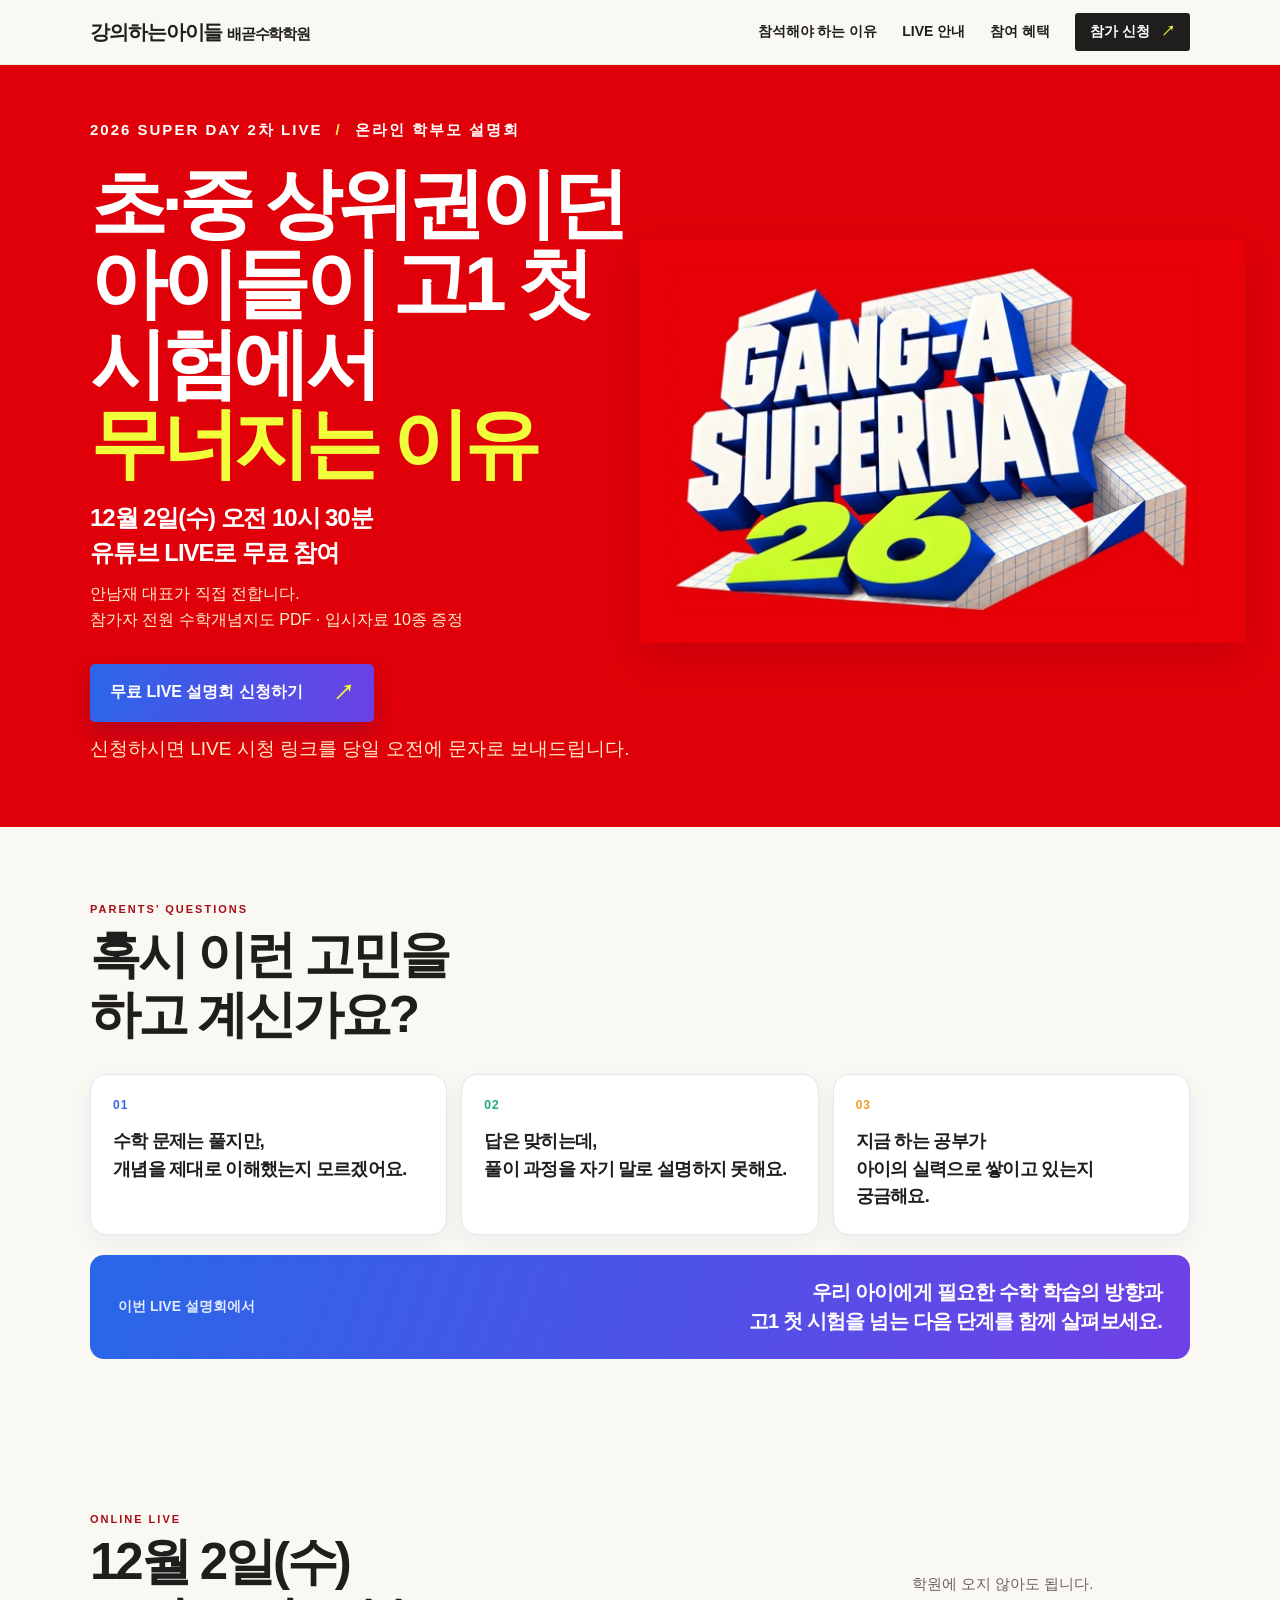
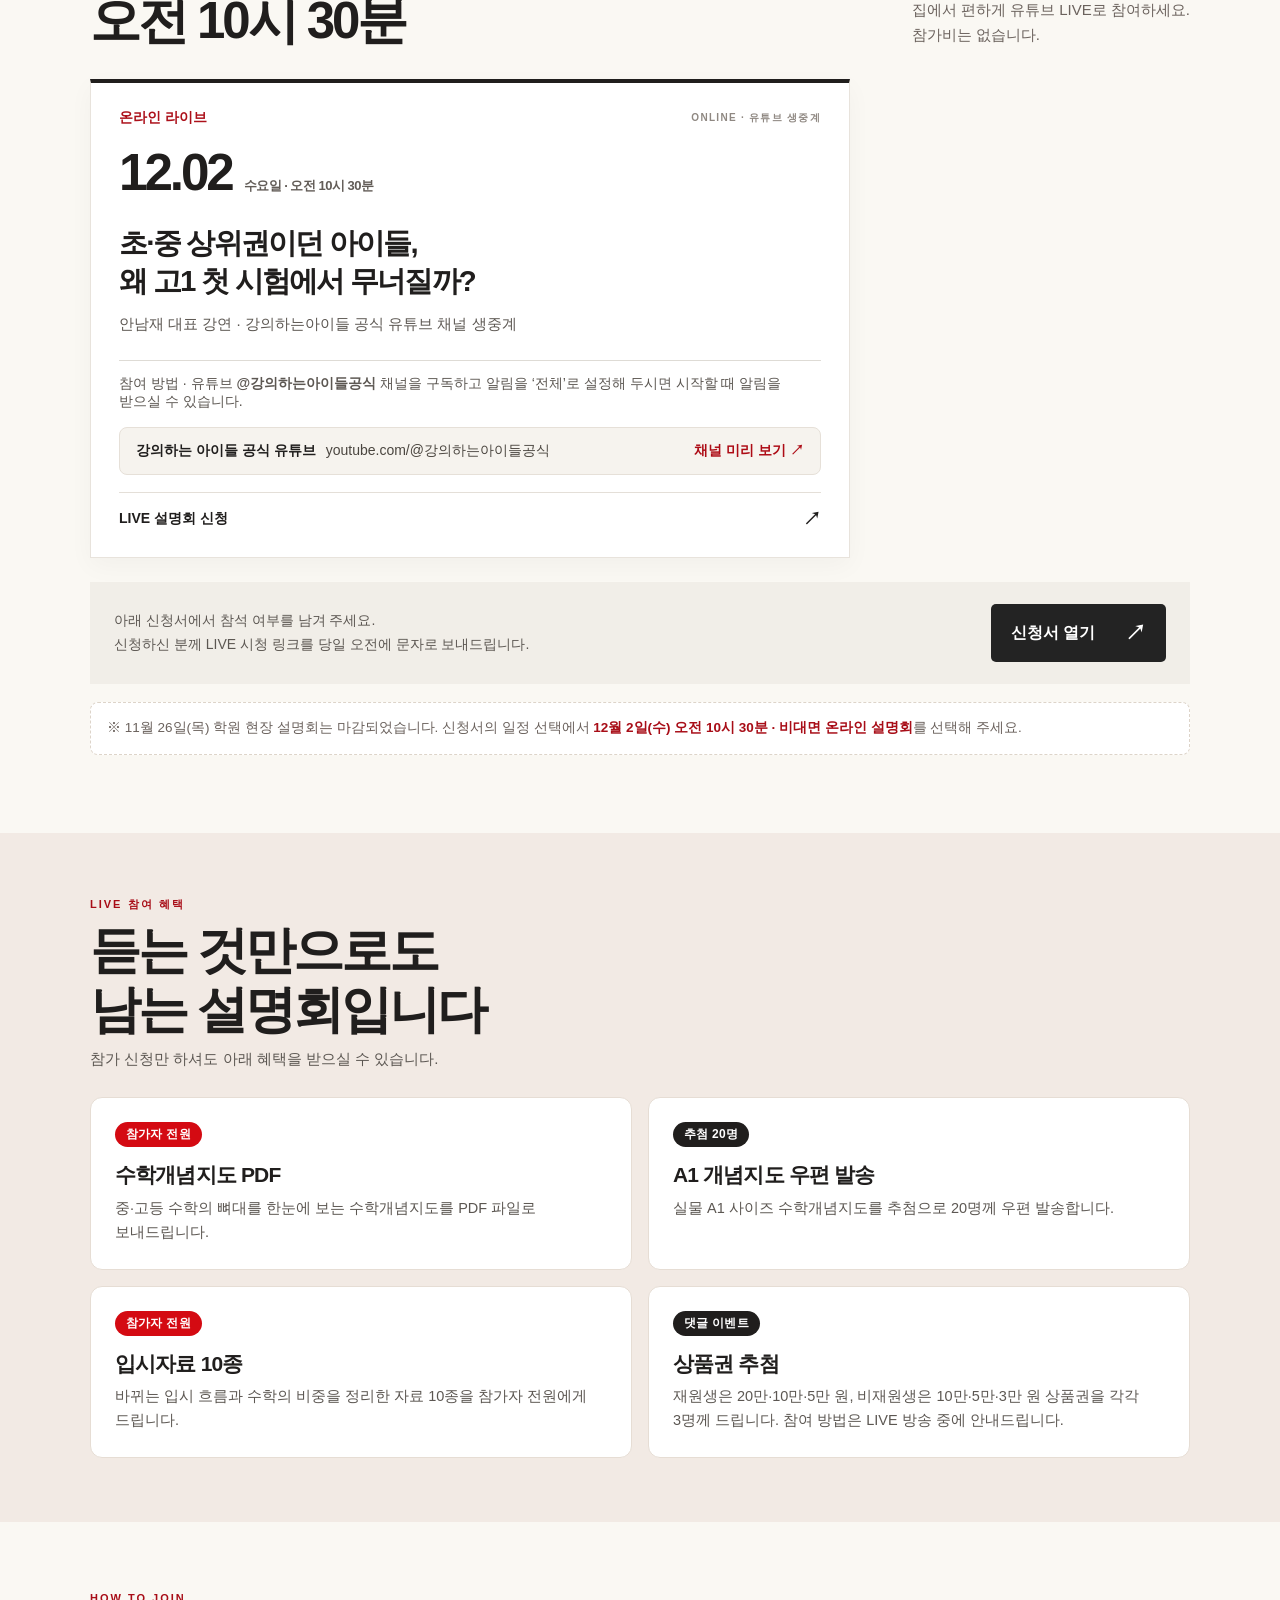
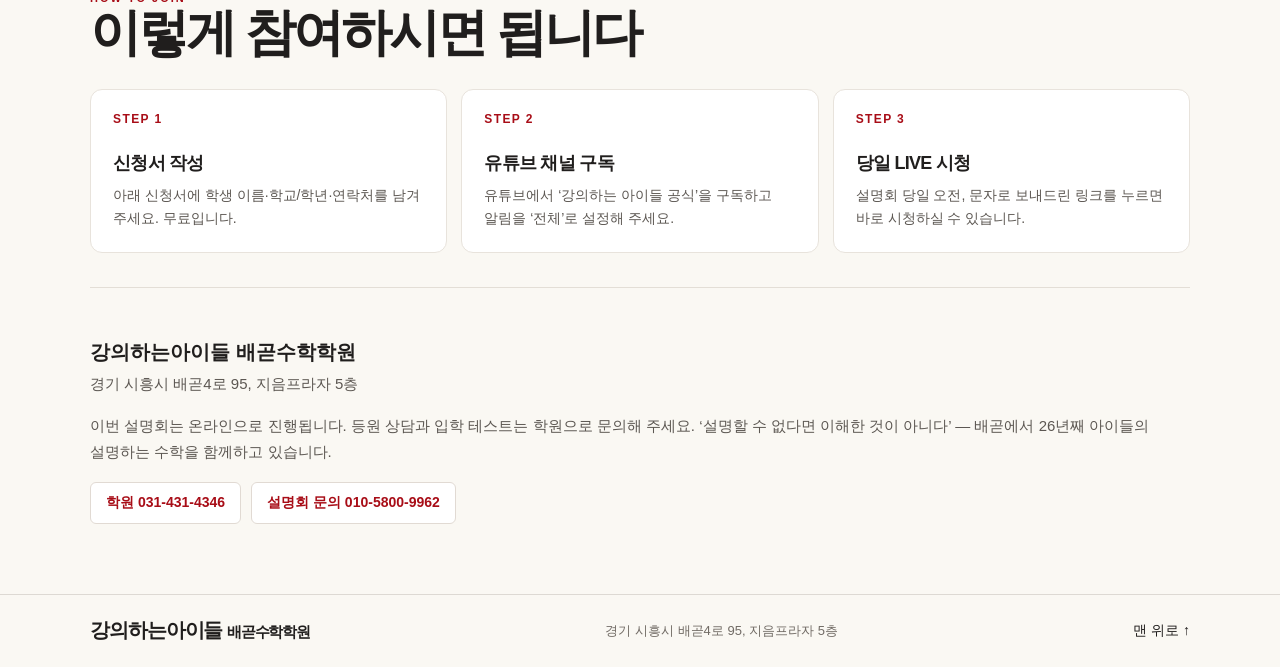
==== superday/index.html @ 8d325cfc "설명회 신청 페이지: 12/2(수) 10:30 온라인 LIVE 페이지 추가 (/superday/)" ====
<!doctype html>
<html lang="ko">
<head>
<meta charset="utf-8">
<meta name="viewport" content="width=device-width,initial-scale=1">
<meta name="theme-color" content="#e00009">
<title>12월 2일(수) 10:30 온라인 LIVE | 2026 슈퍼데이 2차 LIVE 설명회 · 강의하는아이들 배곧수학학원</title>
<meta name="description" content="12월 2일(수) 오전 10시 30분, 안남재 대표 유튜브 LIVE 설명회. 참가자 전원 수학개념지도 PDF·입시자료 10종 증정. 강의하는아이들 배곧수학학원.">
<meta property="og:type" content="website">
<meta property="og:title" content="12월 2일(수) 10:30 온라인 LIVE | 2026 슈퍼데이 2차 LIVE 설명회">
<meta property="og:description" content="안남재 대표 유튜브 LIVE 설명회 · 참가자 전원 수학개념지도 PDF·입시자료 10종 증정 · 강의하는아이들 배곧수학학원">
<meta property="og:image" content="assets/superday.webp">
<link rel="stylesheet" href="style.css">
</head>
<body>
<header>
  <div class="wrap nav">
    <a class="brand" href="#top">강의하는아이들 <small>배곧수학학원</small></a>
    <nav>
      <a href="#why">참석해야 하는 이유</a>
      <a href="#program">LIVE 안내</a>
      <a href="#benefit">참여 혜택</a>
      <a class="nav-apply" href="https://docs.google.com/forms/d/e/1FAIpQLSfSlNRi_oXCVwTx3NLolv_-1uw0Wepl1osq43cwrOlqaIVsFA/viewform">참가 신청 <b>↗</b></a>
    </nav>
  </div>
</header>

<main id="top">

  <section class="hero">
    <div class="wrap hero-inner">
      <div>
        <div class="edition">2026 SUPER DAY 2차 LIVE <span>/</span> 온라인 학부모 설명회</div>
        <h1>초·중 상위권이던<br>아이들이 고1 첫 시험에서<br><em>무너지는 이유</em></h1>
        <p class="hero-lead">12월 2일(수) 오전 10시 30분<br>유튜브 LIVE로 무료 참여</p>
        <p class="hero-detail">안남재 대표가 직접 전합니다.<br>참가자 전원 수학개념지도 PDF · 입시자료 10종 증정</p>
        <a class="button primary" href="https://docs.google.com/forms/d/e/1FAIpQLSfSlNRi_oXCVwTx3NLolv_-1uw0Wepl1osq43cwrOlqaIVsFA/viewform">무료 LIVE 설명회 신청하기 <b>↗</b></a>
        <p class="hero-note">신청하시면 LIVE 시청 링크를 당일 오전에 문자로 보내드립니다.</p>
      </div>
      <img class="logo" src="assets/superday.webp" alt="강의하는아이들 슈퍼데이 26">
    </div>
  </section>

  <section class="wrap why" id="why">
    <div class="eyebrow">PARENTS&rsquo; QUESTIONS</div>
    <h2>혹시 이런 고민을<br>하고 계신가요?</h2>
    <div class="concerns">
      <article><span>01</span><p>수학 문제는 풀지만,<br>개념을 제대로 이해했는지 모르겠어요.</p></article>
      <article><span>02</span><p>답은 맞히는데,<br>풀이 과정을 자기 말로 설명하지 못해요.</p></article>
      <article><span>03</span><p>지금 하는 공부가<br>아이의 실력으로 쌓이고 있는지 궁금해요.</p></article>
    </div>
    <div class="why-answer">
      <span>이번 LIVE 설명회에서</span>
      <strong>우리 아이에게 필요한 수학 학습의 방향과<br>고1 첫 시험을 넘는 다음 단계를 함께 살펴보세요.</strong>
    </div>
  </section>

  <section class="wrap program" id="program">
    <div class="section-heading">
      <div>
        <div class="eyebrow">ONLINE LIVE</div>
        <h2>12월 2일(수)<br>오전 10시 30분</h2>
      </div>
      <p>학원에 오지 않아도 됩니다.<br>집에서 편하게 유튜브 LIVE로 참여하세요.<br>참가비는 없습니다.</p>
    </div>

    <div class="sessions live-only">
      <article class="online">
        <div class="tag">온라인 라이브 <span>ONLINE · 유튜브 생중계</span></div>
        <div class="date">12.02 <small>수요일 · 오전 10시 30분</small></div>
        <h3>초·중 상위권이던 아이들,<br>왜 고1 첫 시험에서 무너질까?</h3>
        <p>안남재 대표 강연 · 강의하는아이들 공식 유튜브 채널 생중계</p>
        <div class="where">참여 방법 · 유튜브 <b>@강의하는아이들공식</b> 채널을 구독하고 알림을 &lsquo;전체&rsquo;로 설정해 두시면 시작할 때 알림을 받으실 수 있습니다.</div>
        <div class="channel">
          <strong>강의하는 아이들 공식 유튜브</strong>
          <span>youtube.com/@강의하는아이들공식</span>
          <a href="https://www.youtube.com/@%EA%B0%95%EC%9D%98%ED%95%98%EB%8A%94%EC%95%84%EC%9D%B4%EB%93%A4%EA%B3%B5%EC%8B%9D" target="_blank" rel="noopener">채널 미리 보기 ↗</a>
        </div>
        <a class="session-link" href="https://docs.google.com/forms/d/e/1FAIpQLSfSlNRi_oXCVwTx3NLolv_-1uw0Wepl1osq43cwrOlqaIVsFA/viewform">LIVE 설명회 신청 <b>↗</b></a>
      </article>
    </div>

    <div class="apply">
      <p>아래 신청서에서 참석 여부를 남겨 주세요.<br>신청하신 분께 LIVE 시청 링크를 당일 오전에 문자로 보내드립니다.</p>
      <a class="button dark" href="https://docs.google.com/forms/d/e/1FAIpQLSfSlNRi_oXCVwTx3NLolv_-1uw0Wepl1osq43cwrOlqaIVsFA/viewform">신청서 열기 <b>↗</b></a>
    </div>
    <p class="fine">※ 11월 26일(목) 학원 현장 설명회는 마감되었습니다. 신청서의 일정 선택에서 <b>12월 2일(수) 오전 10시 30분 · 비대면 온라인 설명회</b>를 선택해 주세요.</p>
  </section>

  <section class="benefit" id="benefit">
    <div class="wrap benefit-inner">
      <div class="eyebrow">LIVE 참여 혜택</div>
      <h2>듣는 것만으로도<br>남는 설명회입니다</h2>
      <p class="benefit-lead">참가 신청만 하셔도 아래 혜택을 받으실 수 있습니다.</p>
      <div class="benefit-grid">
        <article>
          <span class="badge">참가자 전원</span>
          <h3>수학개념지도 PDF</h3>
          <p>중·고등 수학의 뼈대를 한눈에 보는 수학개념지도를 PDF 파일로 보내드립니다.</p>
        </article>
        <article>
          <span class="badge alt">추첨 20명</span>
          <h3>A1 개념지도 우편 발송</h3>
          <p>실물 A1 사이즈 수학개념지도를 추첨으로 20명께 우편 발송합니다.</p>
        </article>
        <article>
          <span class="badge">참가자 전원</span>
          <h3>입시자료 10종</h3>
          <p>바뀌는 입시 흐름과 수학의 비중을 정리한 자료 10종을 참가자 전원에게 드립니다.</p>
        </article>
        <article>
          <span class="badge alt">댓글 이벤트</span>
          <h3>상품권 추첨</h3>
          <p>재원생은 20만·10만·5만 원, 비재원생은 10만·5만·3만 원 상품권을 각각 3명께 드립니다. 참여 방법은 LIVE 방송 중에 안내드립니다.</p>
        </article>
      </div>
    </div>
  </section>

  <section class="visit" id="how">
    <div class="wrap">
      <div class="eyebrow">HOW TO JOIN</div>
      <h2>이렇게 참여하시면 됩니다</h2>
      <div class="steps">
        <article>
          <span>STEP 1</span>
          <h3>신청서 작성</h3>
          <p>아래 신청서에 학생 이름·학교/학년·연락처를 남겨 주세요. 무료입니다.</p>
        </article>
        <article>
          <span>STEP 2</span>
          <h3>유튜브 채널 구독</h3>
          <p>유튜브에서 &lsquo;강의하는 아이들 공식&rsquo;을 구독하고 알림을 &lsquo;전체&rsquo;로 설정해 주세요.</p>
        </article>
        <article>
          <span>STEP 3</span>
          <h3>당일 LIVE 시청</h3>
          <p>설명회 당일 오전, 문자로 보내드린 링크를 누르면 바로 시청하실 수 있습니다.</p>
        </article>
      </div>

      <div class="academy">
        <h3>강의하는아이들 배곧수학학원</h3>
        <p>경기 시흥시 배곧4로 95, 지음프라자 5층</p>
        <p>이번 설명회는 온라인으로 진행됩니다. 등원 상담과 입학 테스트는 학원으로 문의해 주세요. &lsquo;설명할 수 없다면 이해한 것이 아니다&rsquo; &mdash; 배곧에서 26년째 아이들의 설명하는 수학을 함께하고 있습니다.</p>
        <div class="phones">
          <a href="tel:0314314346">학원 031-431-4346</a>
          <a href="tel:01058009962">설명회 문의 010-5800-9962</a>
        </div>
      </div>
    </div>
  </section>

</main>

<footer>
  <div class="wrap nav">
    <a class="brand" href="#top">강의하는아이들 <small>배곧수학학원</small></a>
    <span>경기 시흥시 배곧4로 95, 지음프라자 5층</span>
    <a href="#top">맨 위로 ↑</a>
  </div>
</footer>

<a class="mobile-apply" href="https://docs.google.com/forms/d/e/1FAIpQLSfSlNRi_oXCVwTx3NLolv_-1uw0Wepl1osq43cwrOlqaIVsFA/viewform">12/2(수) 10:30 LIVE 신청 <b>↗</b></a>
</body>
</html>
---- superday/style.css ----
*{box-sizing:border-box}html{scroll-behavior:smooth}body{margin:0;color:#201e1d;background:#faf8f3;font-family:Arial,"Apple SD Gothic Neo","Malgun Gothic",sans-serif;word-break:keep-all}a{color:inherit;text-decoration:none}a:hover{text-decoration:underline}a:focus-visible{outline:3px solid #1764ce;outline-offset:4px}.wrap{width:min(1100px,90%);margin:auto}header{background:#faf8f3}.nav{display:flex;align-items:center;justify-content:space-between;min-height:64px;gap:14px}.brand{font-size:20px;font-weight:900;letter-spacing:-1.1px}.brand small{font-size:15px}.nav nav{display:flex;gap:25px;font-size:14px;font-weight:700}.hero{background:#e00009;color:white;overflow:hidden}.hero-inner{display:grid;grid-template-columns:1fr 1fr;align-items:center;padding:56px 0 65px}.edition{font-size:15px;font-weight:800;letter-spacing:2px}.edition span{color:#fff254;margin:0 7px}h1,h2,h3,p{margin:0}.hero h1{margin:24px 0 18px;font-size:clamp(58px,6vw,90px);line-height:1.04;letter-spacing:-.07em}.hero em{font-style:normal;color:#f0ff3a}.hero p{font-size:19px}.logo{width:110%;max-width:none;mix-blend-mode:normal}.button{padding:15px 20px;display:inline-flex;align-items:center;gap:30px;font-weight:800;border-radius:5px}.button b{font-size:21px}.primary{background:#eeff32;color:#1e2105;margin-top:30px}.dark{background:#232323;color:white}.program,.visit{padding:64px 0}.program h2,.visit h2,.benefit h2{font-size:clamp(33px,4vw,54px);letter-spacing:-.06em;line-height:1.15}.sessions{display:grid;grid-template-columns:1fr 1fr;gap:24px;margin-top:28px}.sessions article{border-top:3px solid #d40a12;padding:24px;background:white;display:flex;flex-direction:column}.tag{color:#ac101a;font-size:14px;font-weight:bold}.date{margin:16px 0 22px;font-size:clamp(40px,4vw,58px);font-weight:900;letter-spacing:-.06em}.date small{font-size:14px;letter-spacing:-.04em;display:inline-block}.sessions h3{font-size:clamp(23px,2.3vw,32px);line-height:1.32;letter-spacing:-.06em}.sessions p{margin:14px 0 26px}.where{margin-top:auto;border-top:1px solid #dedbd5;padding-top:14px;color:#5c5752;font-size:15px}.apply{display:flex;align-items:center;justify-content:space-between;gap:16px;margin-top:24px}.benefit{background:#f2eae4}.split{padding:46px 0;display:grid;grid-template-columns:1fr 1fr;align-items:center;gap:32px}.split h2{margin:17px 0}.split p,.visit p,.apply p{line-height:1.7}.split img{width:100%;border-radius:8px}.visit h3{margin:25px 0 5px}.visit p+p{margin-top:16px}.contact{display:inline-block;color:#a80d17;font-weight:bold;margin-top:18px}footer{border-top:1px solid #ddd9d3;font-size:14px}section{scroll-margin-top:18px}@media(max-width:700px){.hero-inner{grid-template-columns:1fr;padding:30px 0;position:relative}.logo{position:absolute;width:36%;right:-2%;top:54px}.hero h1{font-size:clamp(47px,9vw,62px)}.hero p{font-size:16px}.edition{font-size:12px}.sessions,.split{grid-template-columns:1fr}.program,.visit{padding:38px 0}.split{gap:22px;padding:32px 0}.sessions{gap:16px}.apply{align-items:start;flex-direction:column}.brand{font-size:17px}.brand small{display:block;font-size:12px}.nav nav{gap:12px;font-size:13px}.where{font-size:14px}}@media(prefers-reduced-motion:reduce){html{scroll-behavior:auto}}

/* refreshed event layout */
header{position:sticky;top:0;z-index:10;background:rgba(250,248,243,.96);backdrop-filter:blur(12px);border-bottom:1px solid rgba(32,30,29,.07)}
.nav nav{align-items:center}.nav-apply{padding:10px 15px;background:#201e1d;color:#fff;border-radius:3px}.nav-apply b{color:#efff37;margin-left:7px}
.hero-inner{min-height:480px}.hero h1{max-width:620px}.logo{filter:drop-shadow(0 16px 20px rgba(80,0,0,.16))}
.program{padding-top:78px;padding-bottom:78px}.section-heading{display:flex;justify-content:space-between;align-items:end;gap:24px}.section-heading h2{margin-top:8px}.section-heading>p{color:#6b625d;line-height:1.7;font-size:15px;padding-bottom:3px}.eyebrow{font-size:11px;letter-spacing:2px;font-weight:800;color:#a80d17}
.sessions{gap:18px}.sessions article{position:relative;min-height:350px;border:1px solid #e8e3dc;border-top:4px solid #d40a12;padding:26px 28px;box-shadow:0 8px 24px rgba(36,28,21,.035);transition:transform .2s ease,box-shadow .2s ease}.sessions article:hover{transform:translateY(-3px);box-shadow:0 14px 32px rgba(36,28,21,.09)}.sessions article.online{border-top-color:#201e1d}.sessions .tag{display:flex;align-items:center;justify-content:space-between}.sessions .tag span{font-size:10px;letter-spacing:1.3px;color:#8f8882}.date{display:flex;align-items:baseline;gap:12px}.date small{font-size:13px;color:#625c57}.sessions h3{min-height:84px}.sessions p{font-size:15px;color:#5c5752}.where{font-size:14px}.session-link{display:flex;align-items:center;justify-content:space-between;border-top:1px solid #e4dfd8;padding-top:14px;margin-top:17px;font-size:14px;font-weight:800;color:#ad0b15}.online .session-link{color:#201e1d}.session-link b{font-size:18px}
.apply{padding:22px 24px;background:#f1eee8}.apply p{font-size:14px;color:#5c5752}.benefit{background:#f2eae4}.split{padding-top:58px;padding-bottom:58px}.split img{box-shadow:0 12px 32px rgba(44,28,20,.1)}.visit{padding-top:70px;padding-bottom:70px}.visit h3{font-size:20px}.contact{padding:12px 16px;background:#fff;border:1px solid #e1dad3;border-radius:3px}footer .nav{min-height:72px}footer .nav span{font-size:13px;color:#716b65}.mobile-apply{display:none}
@media(max-width:700px){.nav{min-height:60px}.nav nav{gap:12px}.nav-apply{display:none}.hero-inner{min-height:420px;padding-top:34px;padding-bottom:40px}.logo{top:68px;right:-7%;width:42%}.program{padding-top:48px;padding-bottom:48px}.section-heading{display:block}.section-heading>p{margin-top:12px;font-size:14px}.sessions article{min-height:0;padding:21px}.date{display:block;margin:15px 0 19px}.date small{display:block;margin-top:1px}.sessions h3{min-height:0}.where{margin-top:0}.session-link{margin-top:17px}.apply{padding:18px}.split{padding:34px 0}.visit{padding:48px 0 72px}footer .nav{padding:16px 0;min-height:70px;flex-wrap:wrap;justify-content:flex-start;gap:8px 15px}footer .nav span{flex-basis:100%;order:3}.mobile-apply{position:fixed;display:flex;z-index:20;bottom:12px;left:5%;right:5%;justify-content:space-between;align-items:center;background:#efff32;color:#201e1d;padding:15px 18px;border-radius:4px;box-shadow:0 5px 20px rgba(0,0,0,.22);font-weight:900}.mobile-apply b{font-size:20px}}
@media(prefers-reduced-motion:reduce){.sessions article{transition:none}}

/* parent-focused hook and reasons to attend */
.why{padding-top:76px;padding-bottom:76px}.why h2{font-size:clamp(34px,4vw,52px);line-height:1.18;letter-spacing:-.06em;margin:10px 0 28px}.concerns{display:grid;grid-template-columns:repeat(3,1fr);gap:14px}.concerns article{background:#fff;border:1px solid #e5e6ee;border-radius:16px;padding:23px 22px;box-shadow:0 8px 22px rgba(30,48,91,.05);min-height:158px}.concerns article span{display:block;color:#3867dd;font-size:12px;font-weight:900;letter-spacing:1px;margin-bottom:16px}.concerns article:nth-child(2) span{color:#17a982}.concerns article:nth-child(3) span{color:#f09b27}.concerns article p{font-size:18px;line-height:1.55;font-weight:750;letter-spacing:-.04em}.why-answer{margin-top:20px;border-radius:14px;padding:23px 28px;background:linear-gradient(110deg,#2867e8,#7040e6);color:#fff;display:flex;align-items:center;justify-content:space-between;gap:18px}.why-answer span{font-size:14px;font-weight:700;color:#e3e9ff}.why-answer strong{font-size:20px;line-height:1.45;letter-spacing:-.04em;text-align:right}.hero-lead{font-size:24px!important;line-height:1.45;font-weight:800;letter-spacing:-.045em;margin-bottom:10px!important}.hero-detail{font-size:16px!important;line-height:1.65;color:#ffefca}.hero .primary{background:linear-gradient(100deg,#2b66e9,#6c40e5);color:#fff;box-shadow:0 10px 24px rgba(26,24,96,.22)}.hero .primary b{color:#efff32}.section-heading h2{font-size:clamp(31px,4vw,51px)}
@media(max-width:700px){.nav nav>a:first-child{display:none}.why{padding-top:48px;padding-bottom:48px}.why h2{margin-bottom:21px}.concerns{grid-template-columns:1fr;gap:11px}.concerns article{min-height:0;border-radius:13px;padding:17px 18px;display:grid;grid-template-columns:32px 1fr;align-items:start;gap:8px}.concerns article span{margin:4px 0 0}.concerns article p{font-size:16px}.why-answer{display:block;padding:21px;border-radius:13px}.why-answer span{display:block;margin-bottom:8px}.why-answer strong{display:block;text-align:left;font-size:18px}.hero-lead{font-size:19px!important}.hero-detail{max-width:75%;font-size:13px!important}.hero .button{gap:12px;padding:14px 15px;font-size:14px}.edition{max-width:75%;letter-spacing:1px}.hero h1{max-width:72%}}

/* ── 2026 SUPER DAY 2차 LIVE (12/2 온라인) 전용 보강 ── */
.hero-note{margin-top:14px;font-size:14px;color:#ffe9c4}
.live-only{grid-template-columns:1fr;max-width:760px}
.sessions.live-only article{min-height:0}
.sessions.live-only h3{min-height:0}
.channel{display:flex;flex-wrap:wrap;align-items:center;gap:10px;margin-top:16px;padding:14px 16px;background:#f6f3ee;border:1px solid #e6e0d8;border-radius:8px;font-size:14px;color:#4a453f}
.channel strong{color:#201e1d}
.channel a{margin-left:auto;font-weight:800;color:#ad0b15;white-space:nowrap}
.benefit-inner{padding:64px 0}
.benefit h2{margin:10px 0 6px}
.benefit-lead{font-size:15px;color:#5c5752;line-height:1.7}
.benefit-grid{display:grid;grid-template-columns:1fr 1fr;gap:16px;margin-top:26px}
.benefit-grid article{background:#fff;border:1px solid #e6ddd4;border-radius:12px;padding:24px}
.benefit-grid .badge{display:inline-block;font-size:12px;font-weight:900;color:#fff;background:#d40a12;border-radius:20px;padding:4px 11px;letter-spacing:.02em}
.benefit-grid .badge.alt{background:#201e1d}
.benefit-grid h3{margin:14px 0 8px;font-size:21px;letter-spacing:-.04em;line-height:1.3}
.benefit-grid p{font-size:14.5px;line-height:1.65;color:#5c5752}
.steps{display:grid;grid-template-columns:repeat(3,1fr);gap:14px;margin-top:26px}
.steps article{background:#fff;border:1px solid #e8e3dc;border-radius:12px;padding:22px}
.steps article span{display:block;font-size:12px;font-weight:900;letter-spacing:1.4px;color:#a80d17;margin-bottom:12px}
.steps article h3{font-size:18px;line-height:1.4;letter-spacing:-.04em;margin-bottom:8px}
.steps article p{font-size:14px;line-height:1.65;color:#5c5752}
.fine{margin-top:18px;font-size:13.5px;color:#6b625d;line-height:1.7;background:#fff;border:1px dashed #ddd4c9;border-radius:8px;padding:14px 16px}
.fine b{color:#a80d17}
.academy{margin-top:34px;border-top:1px solid #e3ded6;padding-top:26px}
.academy h3{font-size:20px}
.academy p{color:#5c5752;line-height:1.75;font-size:15px}
.phones{display:flex;flex-wrap:wrap;gap:10px;margin-top:16px}
.phones a{padding:11px 15px;background:#fff;border:1px solid #e1dad3;border-radius:6px;font-size:14px;font-weight:800;color:#a80d17}
@media(max-width:700px){
  .benefit-inner{padding:44px 0}
  .benefit-grid,.steps{grid-template-columns:1fr;gap:11px}
  .benefit-grid article,.steps article{padding:19px}
  .benefit-grid h3{font-size:19px}
  .channel a{margin-left:0;width:100%}
  .phones a{flex:1 1 100%;text-align:center}
  body{padding-bottom:70px}
}
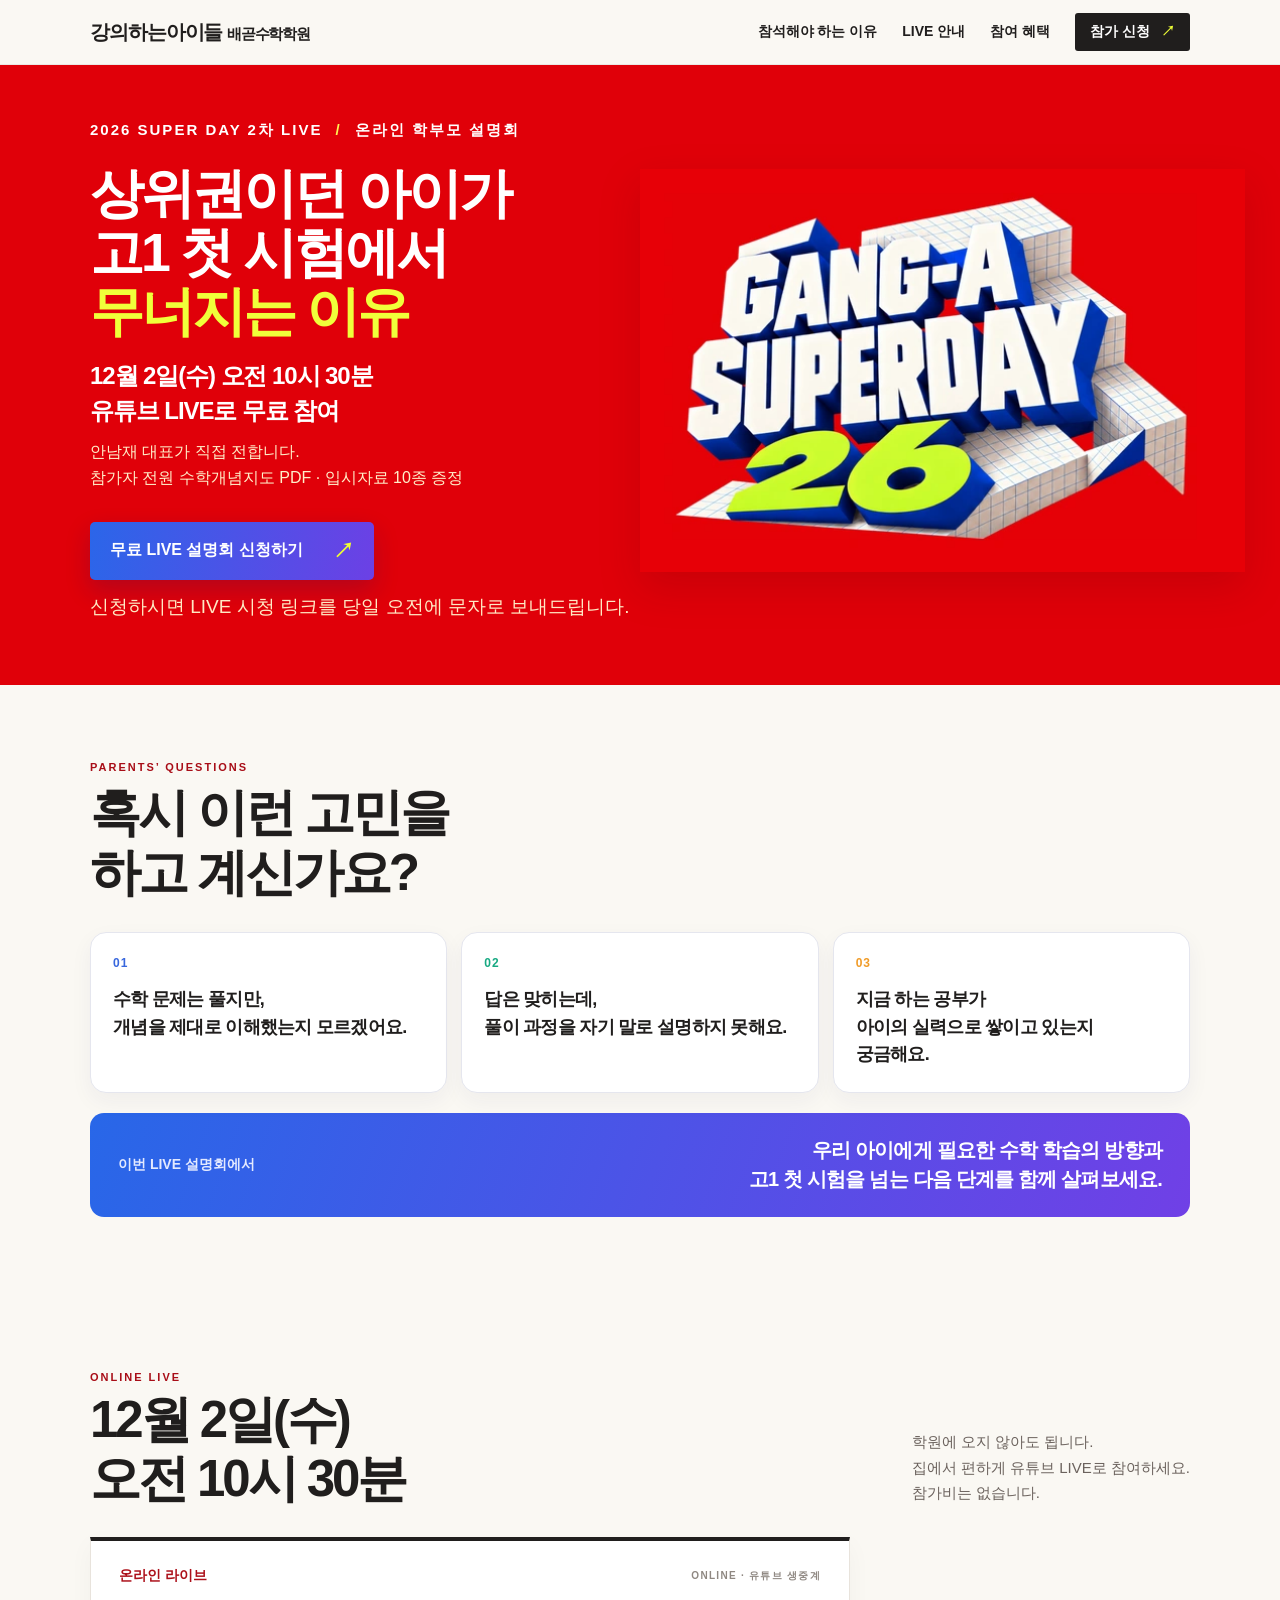
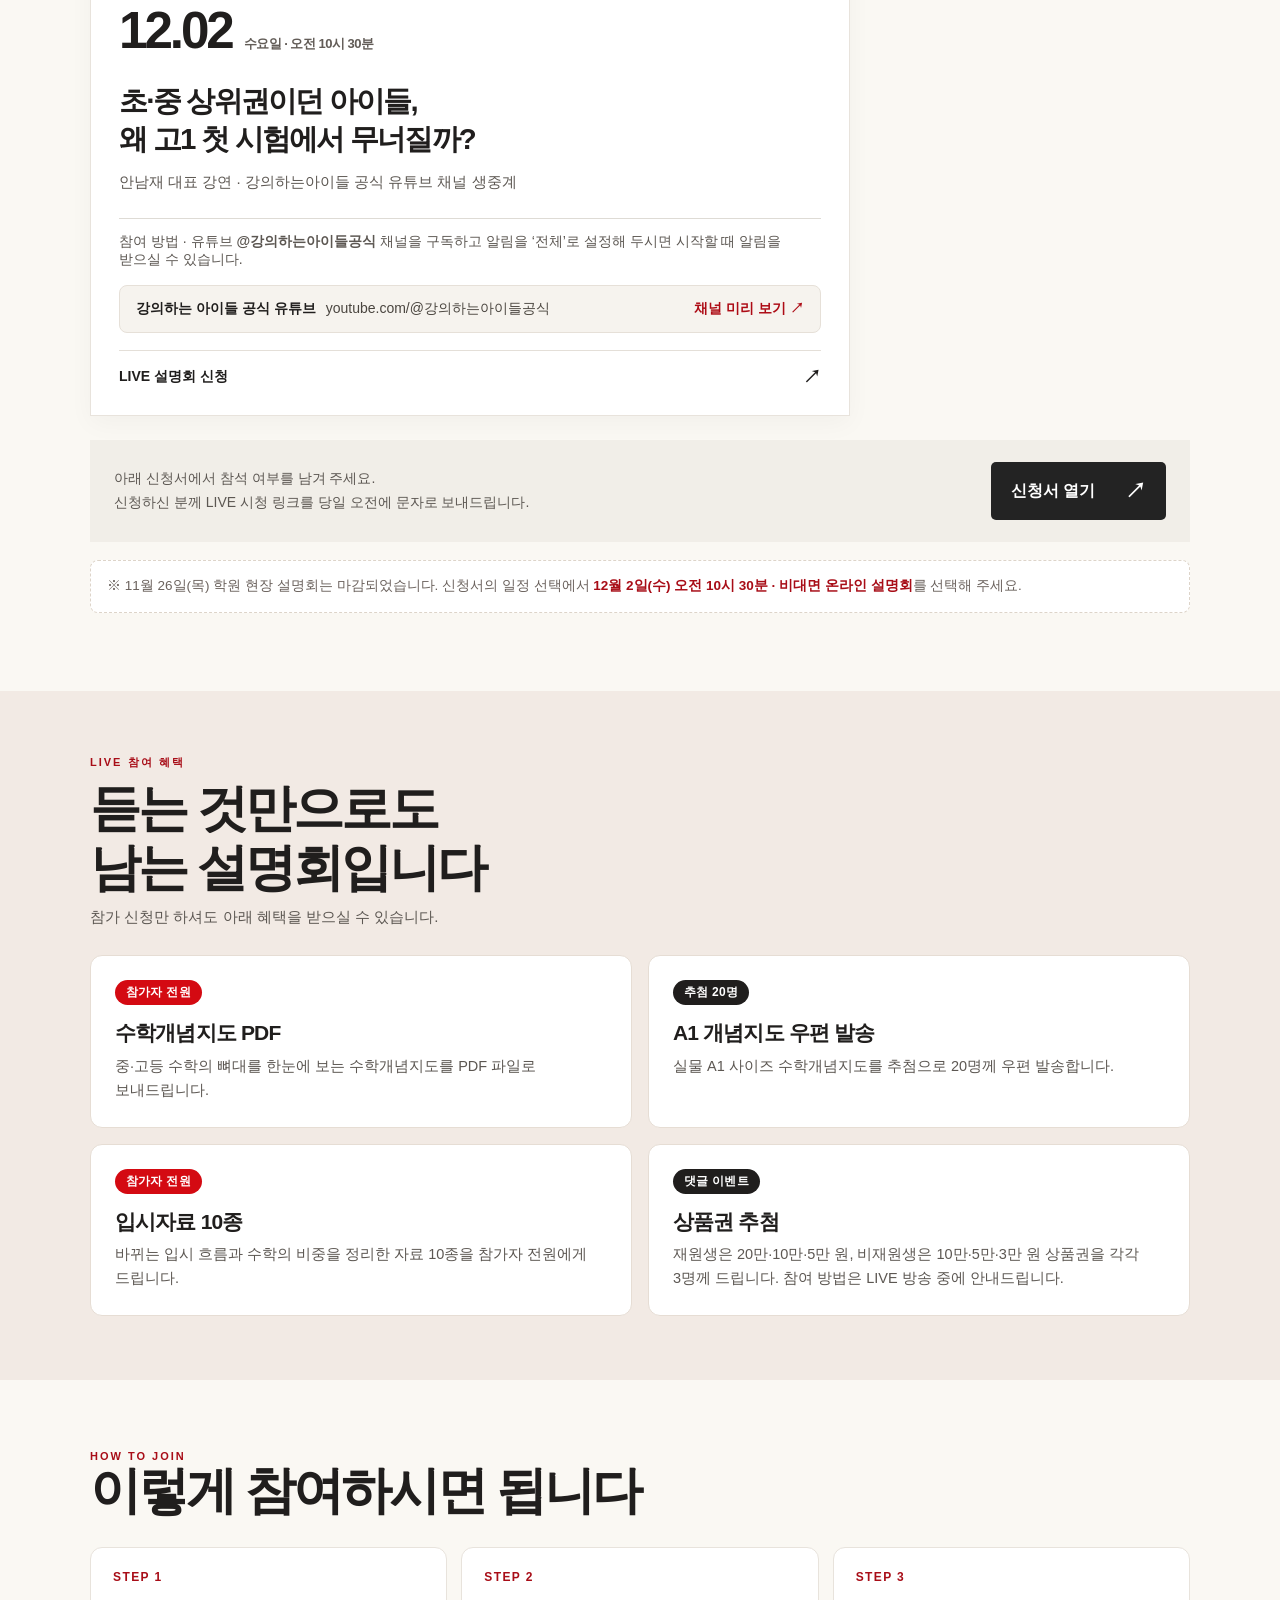
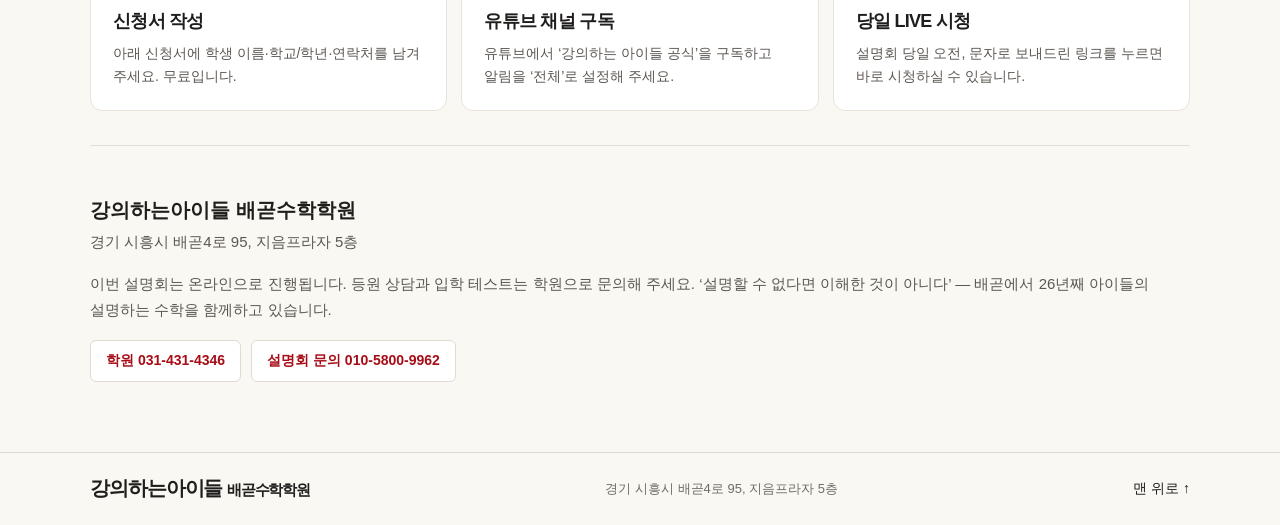
==== commit ae8c726e: "설명회 페이지: 히어로 헤드라인 크기·줄바꿈 조정" ====
--- a/superday/index.html
+++ b/superday/index.html
@@ -31,7 +31,7 @@
     <div class="wrap hero-inner">
       <div>
         <div class="edition">2026 SUPER DAY 2차 LIVE <span>/</span> 온라인 학부모 설명회</div>
-        <h1>초·중 상위권이던<br>아이들이 고1 첫 시험에서<br><em>무너지는 이유</em></h1>
+        <h1>상위권이던 아이가<br>고1 첫 시험에서<br><em>무너지는 이유</em></h1>
         <p class="hero-lead">12월 2일(수) 오전 10시 30분<br>유튜브 LIVE로 무료 참여</p>
         <p class="hero-detail">안남재 대표가 직접 전합니다.<br>참가자 전원 수학개념지도 PDF · 입시자료 10종 증정</p>
         <a class="button primary" href="https://docs.google.com/forms/d/e/1FAIpQLSfSlNRi_oXCVwTx3NLolv_-1uw0Wepl1osq43cwrOlqaIVsFA/viewform">무료 LIVE 설명회 신청하기 <b>↗</b></a>
--- a/superday/style.css
+++ b/superday/style.css
@@ -52,3 +52,7 @@
   .phones a{flex:1 1 100%;text-align:center}
   body{padding-bottom:70px}
 }
+
+/* hero headline sizing tuned for the longer LIVE headline */
+.hero h1{font-size:clamp(36px,4.2vw,62px);max-width:700px;line-height:1.1;letter-spacing:-.055em}
+@media(max-width:700px){.hero h1{font-size:clamp(26px,7.1vw,40px);max-width:72%;line-height:1.16}.hero{padding-bottom:6px}}
